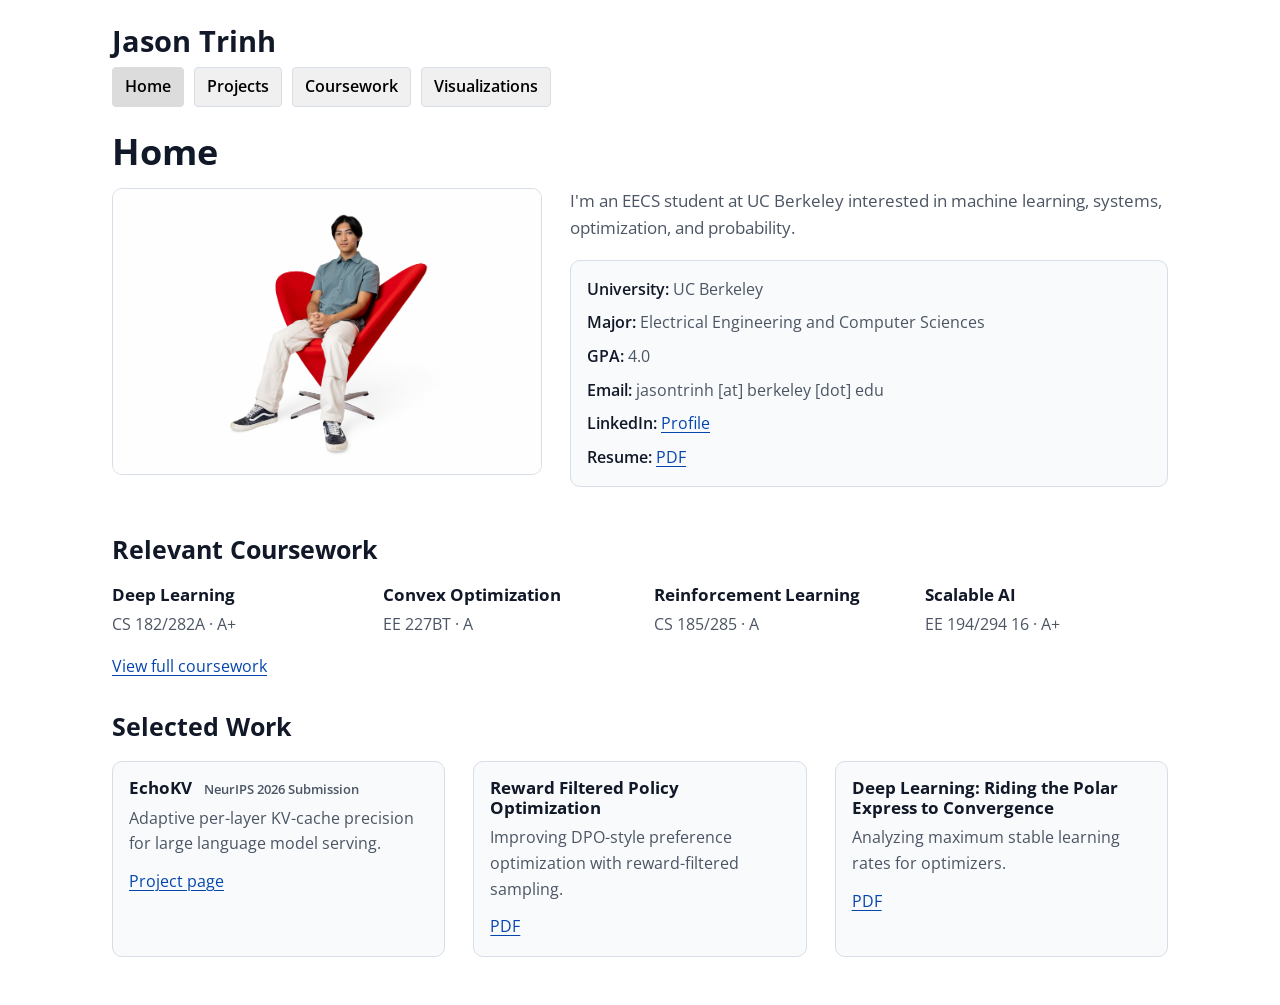
==== index.html @ eb7ec10e "Enlarge homepage profile image column" ====
<!DOCTYPE html>
<html lang="en">
<head>
  <meta charset="UTF-8" />
  <meta name="viewport" content="width=device-width, initial-scale=1.0" />
  <title>Jason Trinh</title>
  <link href="https://fonts.googleapis.com/css?family=Open+Sans:400,600&display=swap" rel="stylesheet">
  <style>
    body {
      font-family: 'Open Sans', sans-serif;
      line-height: 1.6;
      max-width: 800px;
      margin: auto;
      padding: 20px;
      background-color: #ffffff;
    }
    .nav {
      margin-top: -10px;
      margin-bottom: 30px;
    }
    .nav a {
      margin-right: 10px;
      margin-bottom: 10px;
      padding: 6px 12px;
      display: inline-block;
      white-space: nowrap;
      text-decoration: none;
      border-radius: 4px;
      font-weight: 600;
      background-color: #f0f0f0;
      color: #000;
    }
    .nav a.active {
      background-color: #dcdcdc;
    }
    details {
      margin-bottom: 1em;
    }
    summary {
      font-weight: bold;
      cursor: pointer;
    }
    table {
      width: 100%;
      border-collapse: collapse;
      margin-top: 1em;
    }
    th, td {
      border: 1px solid #ccc;
      padding: 8px;
      text-align: left;
    }
    th {
      background-color: #f4f4f4;
    }
    a {
      color: #0645ad;
    }
    code {
      background-color: #f4f4f4;
      padding: 2px 4px;
      border: 1px solid #ccc;
      border-radius: 3px;
      font-family: monospace;
    }
    strong {
      display: inline-block;
      background-color: #f4f4f4;
      padding: 2px 6px;
      border-radius: 4px;
      font-weight: 600;
    }
  </style>
  <link rel="stylesheet" href="style.css?v=profilelarge-20260611">
</head>
<body>
  <h1>Jason Trinh</h1>
  <div class="nav">
    <a href="index.html" class="active">Home</a>
    <a href="projects.html">Projects</a>
    <a href="grades.html">Coursework</a>
    <a href="visualizations.html">Visualizations</a>
  </div>
  <h1>Home</h1>
  <div class="home-intro">
    <img class="profile-photo" src="assets/pic.jpg" alt="Jason Trinh" />
    <div>
      <p class="lede">
        I'm an EECS student at UC Berkeley interested in machine learning, systems, optimization, and probability.
      </p>

      <ul class="meta-list profile-facts">
        <li><strong>University:</strong> UC Berkeley</li>
        <li><strong>Major:</strong> Electrical Engineering and Computer Sciences</li>
        <li><strong>GPA:</strong> 4.0</li>
        <li><strong>Email:</strong> jasontrinh [at] berkeley [dot] edu</li>
        <li><strong>LinkedIn:</strong> <a href="https://www.linkedin.com/in/jason-trinh-4590a8315" target="_blank" rel="noopener">Profile</a></li>
        <li><strong>Resume:</strong> <a href="assets/jason_trinh.pdf" target="_blank" rel="noopener">PDF</a></li>
      </ul>
    </div>
  </div>

  <h2>Relevant Coursework</h2>
  <div class="course-grid">
    <div class="course-highlight">
      <h3>Deep Learning</h3>
      <p>CS 182/282A · A+</p>
    </div>
    <div class="course-highlight">
      <h3>Convex Optimization</h3>
      <p>EE 227BT · A</p>
    </div>
    <div class="course-highlight">
      <h3>Reinforcement Learning</h3>
      <p>CS 185/285 · A</p>
    </div>
    <div class="course-highlight">
      <h3>Scalable AI</h3>
      <p>EE 194/294 16 · A+</p>
    </div>
  </div>
  <p><a href="grades.html">View full coursework</a></p>

  <h2>Selected Work</h2>
  <div class="selected-work">
    <div class="work-item">
      <h3>EchoKV <span class="work-status">NeurIPS 2026 Submission</span></h3>
      <p>
        Adaptive per-layer KV-cache precision for large language model serving.
      </p>
      <div class="link-row">
        <a href="echokv.html">Project page</a>
      </div>
    </div>
    <div class="work-item">
      <h3>Reward Filtered Policy Optimization</h3>
      <p>
        Improving DPO-style preference optimization with reward-filtered sampling.
      </p>
      <div class="link-row">
        <a href="assets/185_Final_Project.pdf" target="_blank" rel="noopener">PDF</a>
      </div>
    </div>
    <div class="work-item">
      <h3>Deep Learning: Riding the Polar Express to Convergence</h3>
      <p>
        Analyzing maximum stable learning rates for optimizers.
      </p>
      <div class="link-row">
        <a href="assets/CS182FinalReport.pdf" target="_blank" rel="noopener">PDF</a>
      </div>
    </div>
  </div>
</body>
</html>
---- style.css ----
:root {
  --bg: #ffffff;
  --panel: #f8fafc;
  --panel-soft: #eef2f6;
  --text: #111827;
  --muted: #4b5563;
  --rule: #d7dee7;
  --accent: #0645ad;
  --accent-strong: #003a8c;
  --max-width: 1120px;
}

* {
  box-sizing: border-box;
}

body {
  font-family: 'Open Sans', sans-serif;
  line-height: 1.6;
  max-width: var(--max-width);
  margin: auto;
  padding: 24px 32px 48px;
  background: var(--bg);
  color: var(--text);
}

h1,
h2,
h3 {
  color: var(--text);
  line-height: 1.15;
}

h1 {
  margin: 0 0 16px;
  font-size: 2.25rem;
  letter-spacing: 0;
}

body > h1:first-of-type {
  margin-bottom: 14px;
  font-size: 1.8rem;
}

h2 {
  margin-top: 32px;
  font-size: 1.55rem;
}

p,
li,
td,
th {
  color: var(--muted);
}

a {
  color: var(--accent);
  text-decoration-thickness: 1px;
  text-underline-offset: 3px;
}

a:hover {
  color: var(--accent-strong);
}

.nav {
  display: flex;
  flex-wrap: wrap;
  gap: 8px 10px;
  margin: -4px 0 24px;
}

.nav a {
  margin: 0;
  padding: 6px 12px;
  display: inline-flex;
  align-items: center;
  white-space: nowrap;
  border: 1px solid var(--rule);
  border-radius: 4px;
  background: #f0f0f0;
  color: #000000;
  font-weight: 600;
  text-decoration: none;
}

.nav a.active,
.nav a:hover {
  background: #dcdcdc;
  border-color: #dcdcdc;
  color: #000000;
}

.lede {
  max-width: 860px;
  color: var(--muted);
  font-size: 1.05rem;
}

.profile-photo {
  width: 100%;
  border-radius: 10px;
  border: 1px solid var(--rule);
  display: block;
}

.home-intro {
  display: grid;
  grid-template-columns: minmax(320px, 430px) minmax(0, 1fr);
  gap: 28px;
  align-items: start;
}

.home-intro h2 {
  margin-top: 0;
}

.home-intro .lede {
  margin-top: 0;
}

.meta-list {
  display: grid;
  grid-template-columns: repeat(auto-fit, minmax(240px, 1fr));
  gap: 8px;
  padding: 0;
  list-style: none;
}

.home-intro .meta-list {
  grid-template-columns: 1fr;
}

.profile-facts {
  margin-top: 18px;
  padding: 16px;
  border: 1px solid var(--rule);
  border-radius: 10px;
  background: var(--panel);
}

.meta-list li,
.course-highlight {
  padding: 0;
  border: 0;
  border-radius: 0;
  background: transparent;
}

.work-item {
  padding: 16px;
  border: 1px solid var(--rule);
  border-radius: 10px;
  background: var(--panel);
}

strong {
  display: inline;
  padding: 0;
  border-radius: 0;
  background: transparent;
  color: var(--text);
  font-weight: 600;
}

.selected-work,
.course-grid {
  display: grid;
  grid-template-columns: repeat(auto-fit, minmax(300px, 1fr));
  gap: 18px 28px;
}

.course-grid {
  grid-template-columns: repeat(4, minmax(0, 1fr));
}

.work-item h3,
.course-highlight h3 {
  margin: 0 0 8px;
  font-size: 1.08rem;
}

.work-status {
  margin-left: 8px;
  color: var(--muted);
  font-size: 0.82rem;
  font-weight: 600;
}

.work-item p,
.course-highlight p {
  margin: 0;
}

.link-row {
  display: flex;
  flex-wrap: wrap;
  gap: 12px;
  margin-top: 12px;
}

table {
  width: 100%;
  border-collapse: collapse;
  margin-top: 1em;
  overflow: hidden;
  border: 1px solid var(--rule);
  border-radius: 10px;
}

th,
td {
  border: 1px solid var(--rule);
  padding: 10px;
  text-align: left;
}

th {
  background-color: var(--panel-soft);
  color: var(--text);
}

code {
  background-color: var(--panel-soft);
  padding: 2px 4px;
  border: 1px solid var(--rule);
  border-radius: 3px;
  color: var(--text);
  font-family: monospace;
}

details {
  margin-bottom: 1em;
}

summary {
  color: var(--text);
  font-weight: 600;
  cursor: pointer;
}

img,
video,
embed {
  max-width: 100%;
}

video,
embed {
  border: 1px solid var(--rule);
  border-radius: 10px;
  background: #000000;
}

.image-row {
  display: grid;
  grid-template-columns: repeat(2, minmax(0, 1fr));
  gap: 18px;
  align-items: center;
  margin: 1em 0;
}

.image-row img {
  width: 100%;
  display: block;
}

.theory-section {
  background: var(--panel);
  border-color: var(--rule);
}

.algo-card {
  background: var(--panel);
  border-color: var(--rule);
}

.algo-card h4 {
  color: var(--text);
  border-bottom-color: var(--accent);
}

.algo-card p,
.algo-card li {
  color: var(--muted);
}

.math {
  background: var(--panel-soft);
  border-color: var(--rule);
  color: var(--accent);
}

@media (max-width: 640px) {
  body {
    padding: 24px 16px 44px;
  }

  .nav {
    gap: 8px;
  }

  .nav a {
    padding: 7px 10px;
    font-size: 0.92rem;
  }

  .home-intro {
    grid-template-columns: 1fr;
  }

  .profile-photo {
    max-width: 430px;
  }

  .course-grid {
    grid-template-columns: 1fr;
  }

  .image-row {
    grid-template-columns: 1fr;
  }
}
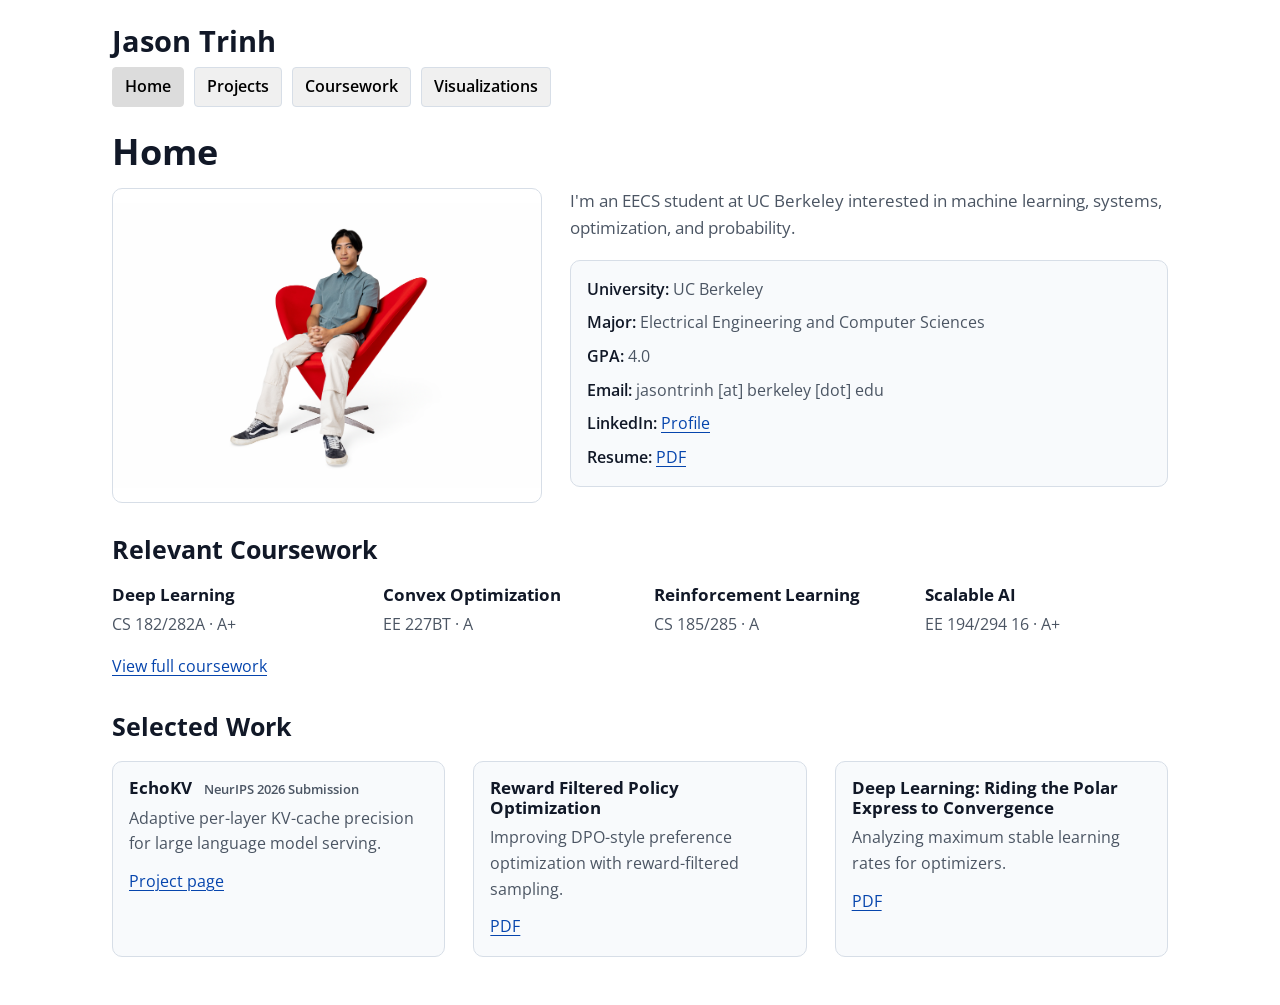
==== commit 68a77852: "Stretch profile image to align with bio box" ====
--- a/index.html
+++ b/index.html
@@ -71,7 +71,7 @@
       font-weight: 600;
     }
   </style>
-  <link rel="stylesheet" href="style.css?v=profilelarge-20260611">
+  <link rel="stylesheet" href="style.css?v=profilealign-20260612">
 </head>
 <body>
   <h1>Jason Trinh</h1>
--- a/style.css
+++ b/style.css
@@ -100,6 +100,8 @@
 
 .profile-photo {
   width: 100%;
+  height: 100%;
+  object-fit: contain;
   border-radius: 10px;
   border: 1px solid var(--rule);
   display: block;
@@ -109,7 +111,7 @@
   display: grid;
   grid-template-columns: minmax(320px, 430px) minmax(0, 1fr);
   gap: 28px;
-  align-items: start;
+  align-items: stretch;
 }
 
 .home-intro h2 {
@@ -312,6 +314,7 @@
 
   .profile-photo {
     max-width: 430px;
+    height: auto;
   }
 
   .course-grid {
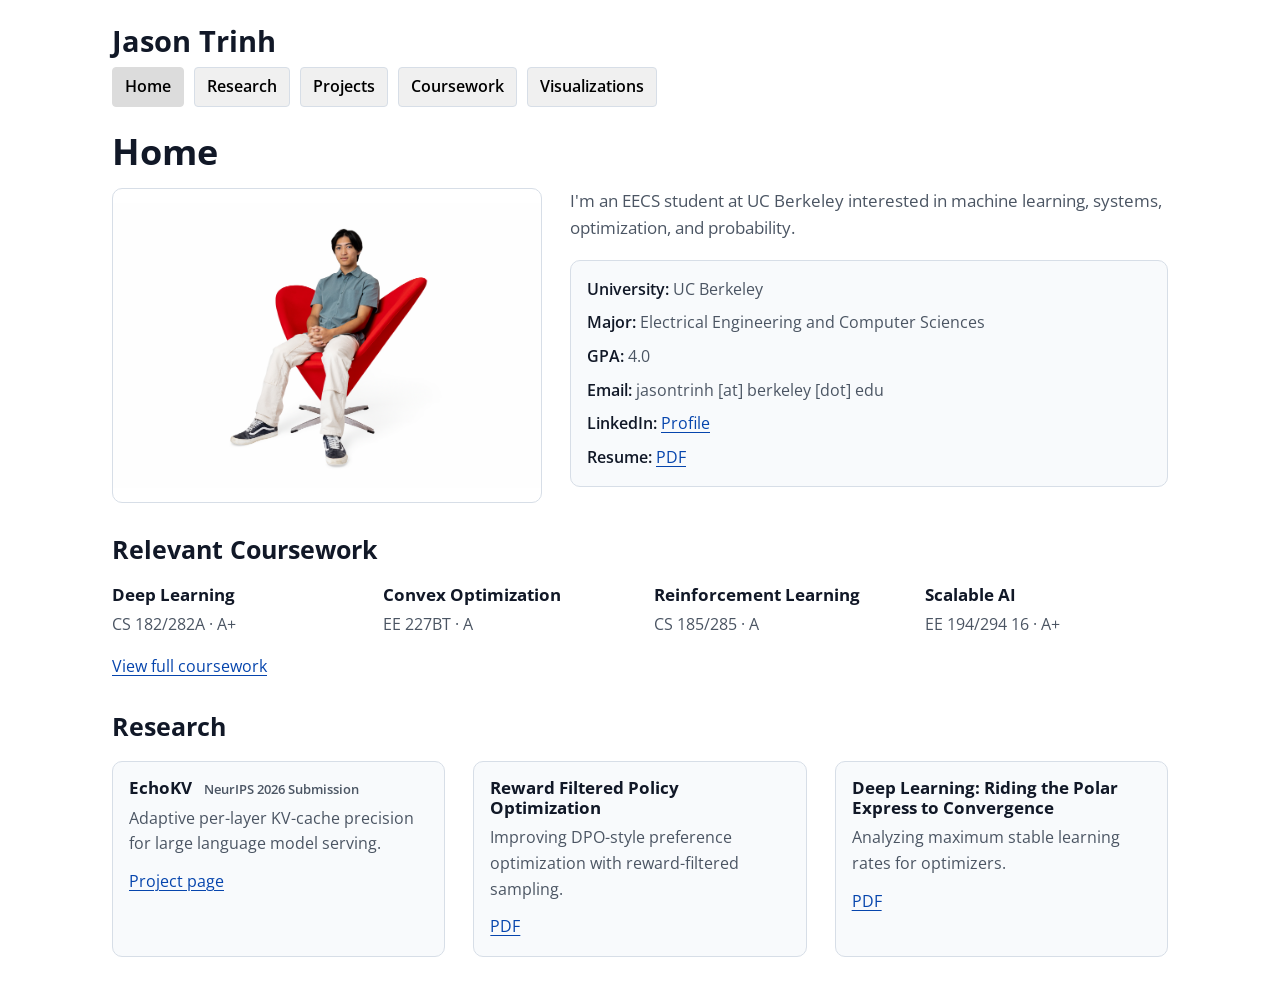
==== commit c0c5bbcc: "Add dedicated research page and navigation tab" ====
--- a/index.html
+++ b/index.html
@@ -77,6 +77,7 @@
   <h1>Jason Trinh</h1>
   <div class="nav">
     <a href="index.html" class="active">Home</a>
+    <a href="research.html">Research</a>
     <a href="projects.html">Projects</a>
     <a href="grades.html">Coursework</a>
     <a href="visualizations.html">Visualizations</a>
@@ -95,7 +96,7 @@
         <li><strong>GPA:</strong> 4.0</li>
         <li><strong>Email:</strong> jasontrinh [at] berkeley [dot] edu</li>
         <li><strong>LinkedIn:</strong> <a href="https://www.linkedin.com/in/jason-trinh-4590a8315" target="_blank" rel="noopener">Profile</a></li>
-        <li><strong>Resume:</strong> <a href="assets/jason_trinh.pdf" target="_blank" rel="noopener">PDF</a></li>
+        <li><strong>Resume:</strong> <a href="assets/jasontrinh.pdf" target="_blank" rel="noopener">PDF</a></li>
       </ul>
     </div>
   </div>
@@ -121,7 +122,7 @@
   </div>
   <p><a href="grades.html">View full coursework</a></p>
 
-  <h2>Selected Work</h2>
+  <h2>Research</h2>
   <div class="selected-work">
     <div class="work-item">
       <h3>EchoKV <span class="work-status">NeurIPS 2026 Submission</span></h3>
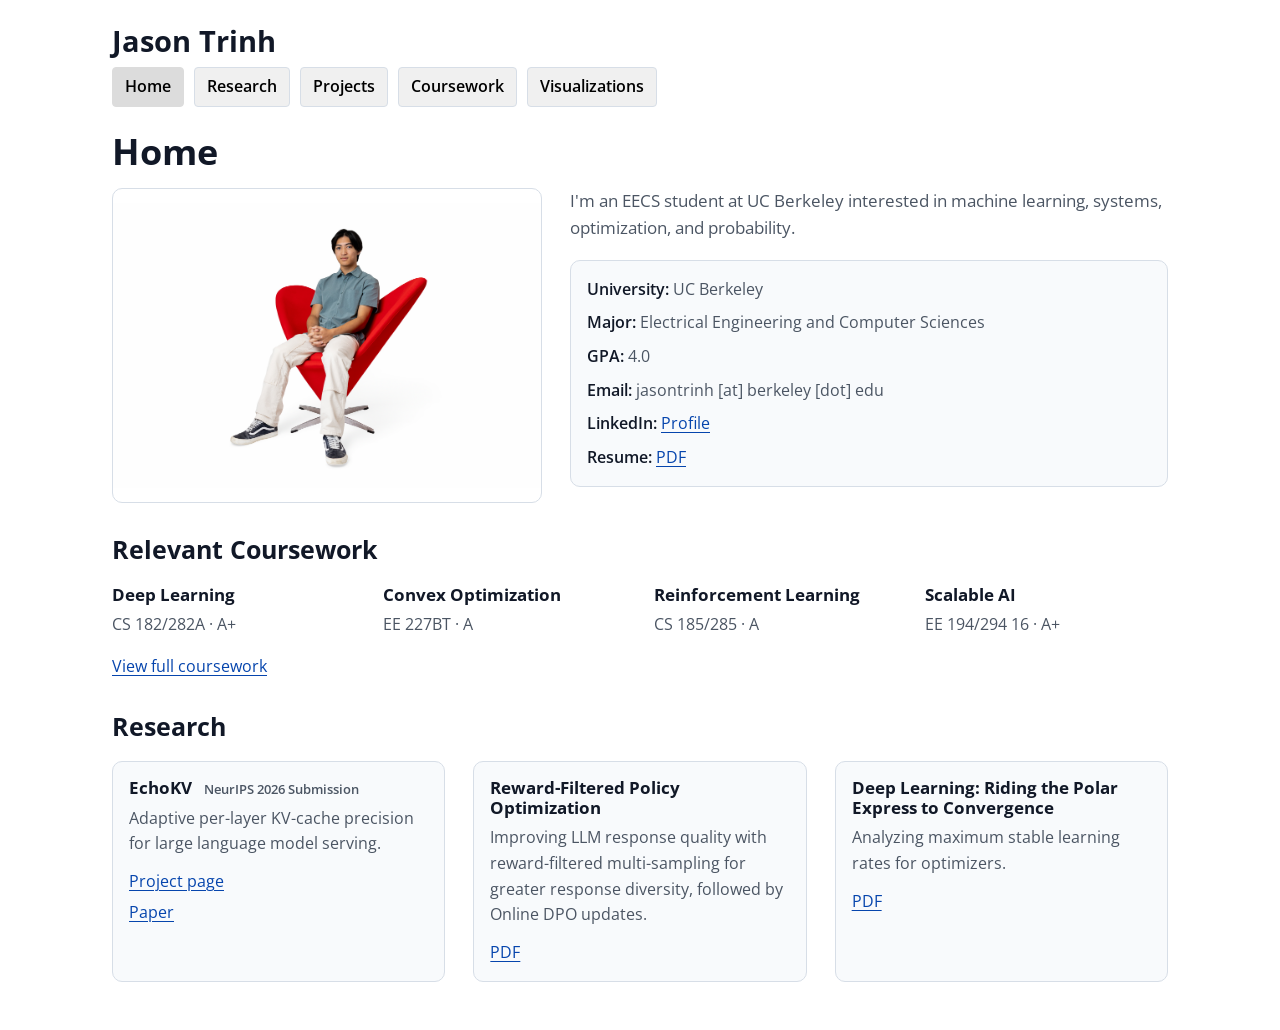
==== commit 1a6a5778: "Fix research paper links and RFPO details" ====
--- a/index.html
+++ b/index.html
@@ -71,7 +71,7 @@
       font-weight: 600;
     }
   </style>
-  <link rel="stylesheet" href="style.css?v=profilealign-20260612">
+  <link rel="stylesheet" href="style.css?v=researchlinks-20260726">
 </head>
 <body>
   <h1>Jason Trinh</h1>
@@ -129,17 +129,19 @@
       <p>
         Adaptive per-layer KV-cache precision for large language model serving.
       </p>
-      <div class="link-row">
+      <div class="link-column">
         <a href="echokv.html">Project page</a>
+        <a href="assets/echokv.pdf" target="_blank" rel="noopener">Paper</a>
       </div>
     </div>
     <div class="work-item">
-      <h3>Reward Filtered Policy Optimization</h3>
+      <h3>Reward-Filtered Policy Optimization</h3>
       <p>
-        Improving DPO-style preference optimization with reward-filtered sampling.
+        Improving LLM response quality with reward-filtered multi-sampling for
+        greater response diversity, followed by Online DPO updates.
       </p>
       <div class="link-row">
-        <a href="assets/185_Final_Project.pdf" target="_blank" rel="noopener">PDF</a>
+        <a href="assets/reward-filtered-policy-optimization.pdf" target="_blank" rel="noopener">PDF</a>
       </div>
     </div>
     <div class="work-item">
--- a/style.css
+++ b/style.css
@@ -202,6 +202,14 @@
   margin-top: 12px;
 }
 
+.link-column {
+  display: flex;
+  align-items: flex-start;
+  flex-direction: column;
+  gap: 6px;
+  margin-top: 12px;
+}
+
 table {
   width: 100%;
   border-collapse: collapse;
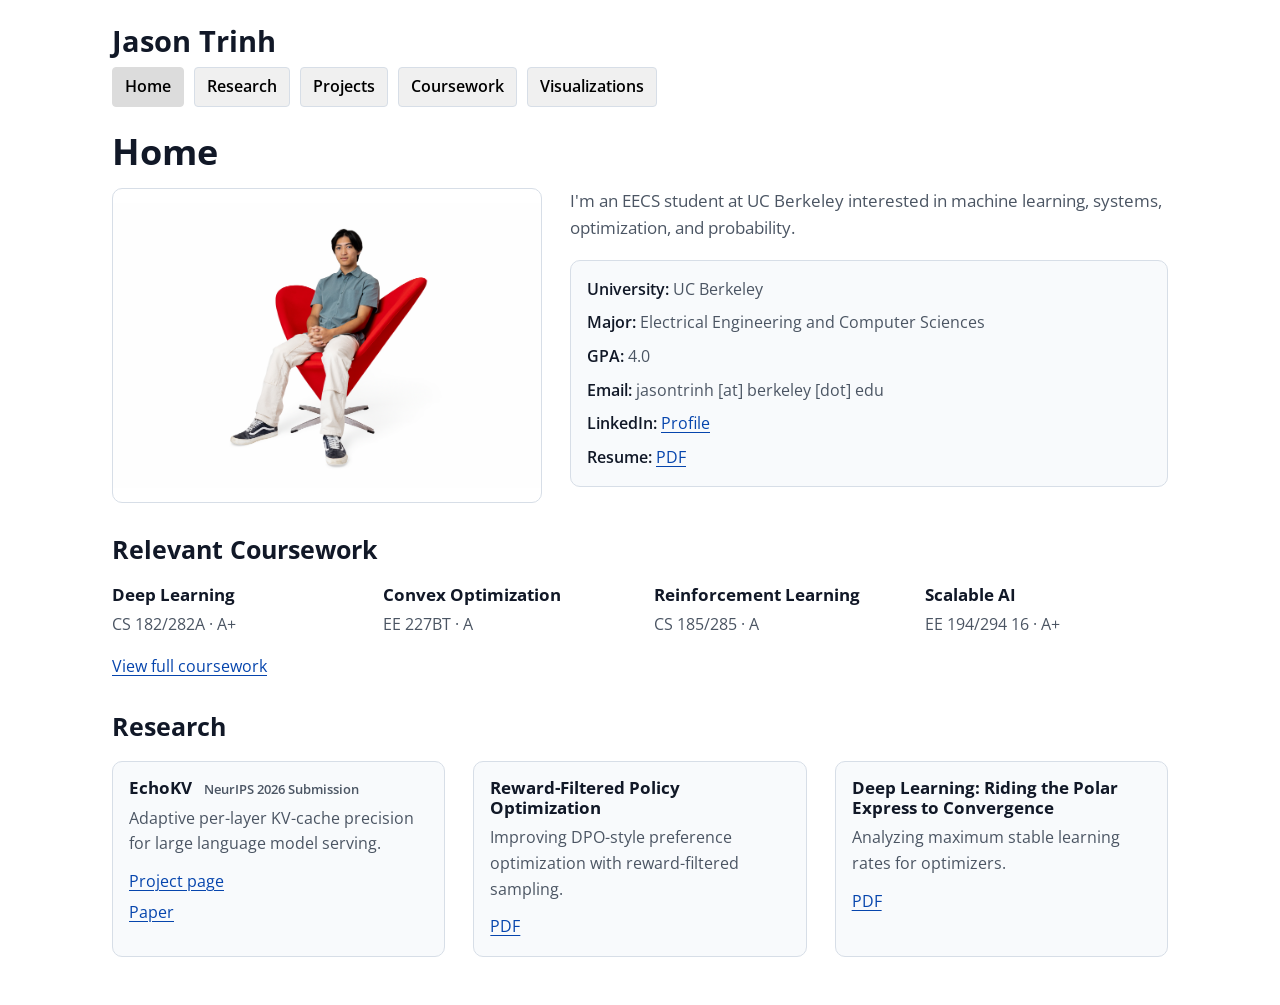
==== commit 0d484b32: "Restore RFPO website summary" ====
--- a/index.html
+++ b/index.html
@@ -137,8 +137,7 @@
     <div class="work-item">
       <h3>Reward-Filtered Policy Optimization</h3>
       <p>
-        Improving LLM response quality with reward-filtered multi-sampling for
-        greater response diversity, followed by Online DPO updates.
+        Improving DPO-style preference optimization with reward-filtered sampling.
       </p>
       <div class="link-row">
         <a href="assets/reward-filtered-policy-optimization.pdf" target="_blank" rel="noopener">PDF</a>
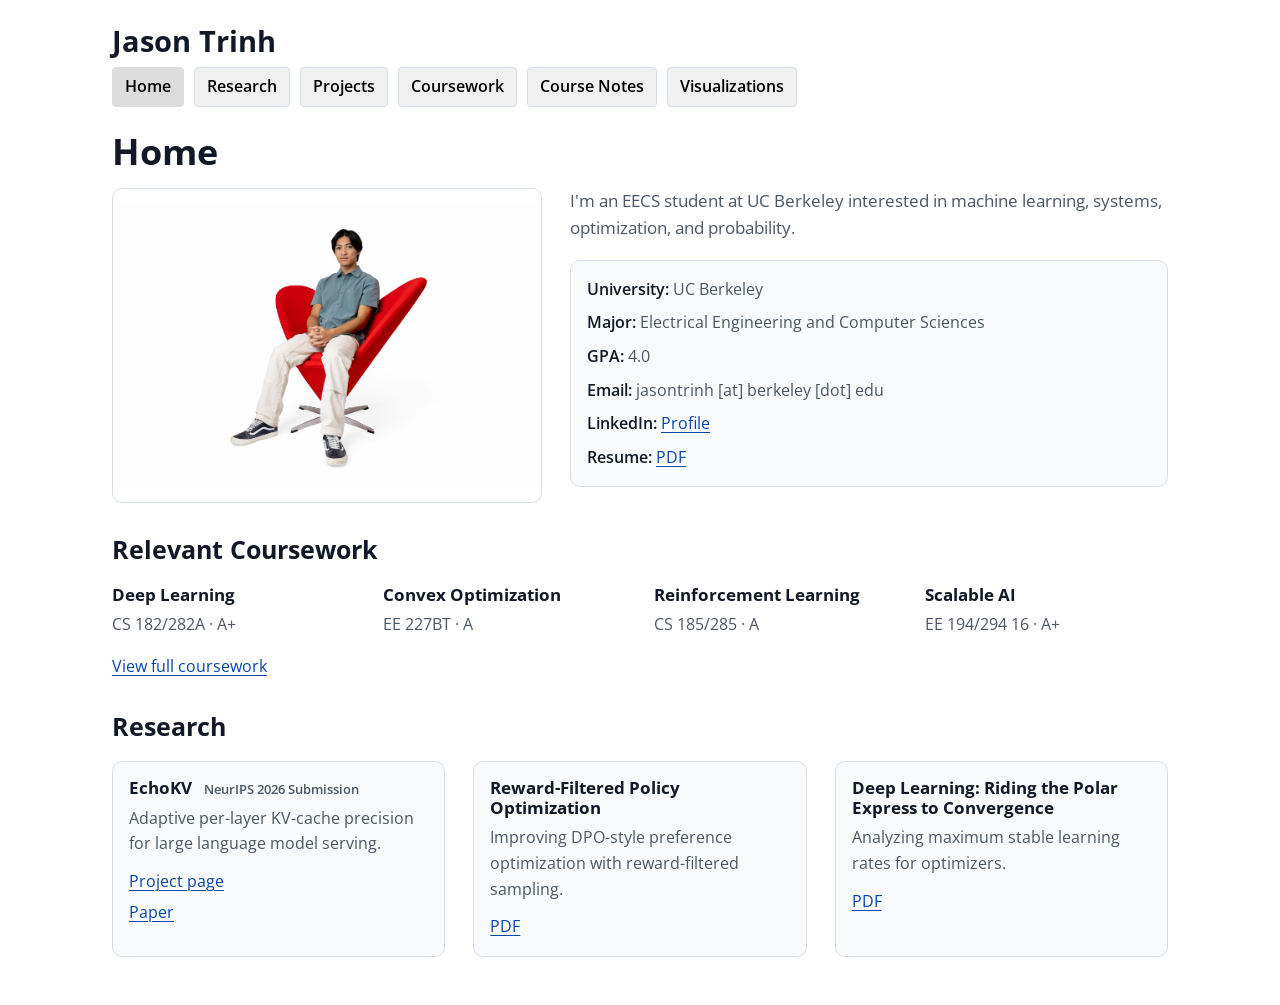
==== commit 4e82bfd0: "Add course notes page and PDFs" ====
--- a/index.html
+++ b/index.html
@@ -80,6 +80,7 @@
     <a href="research.html">Research</a>
     <a href="projects.html">Projects</a>
     <a href="grades.html">Coursework</a>
+    <a href="course-notes.html">Course Notes</a>
     <a href="visualizations.html">Visualizations</a>
   </div>
   <h1>Home</h1>
